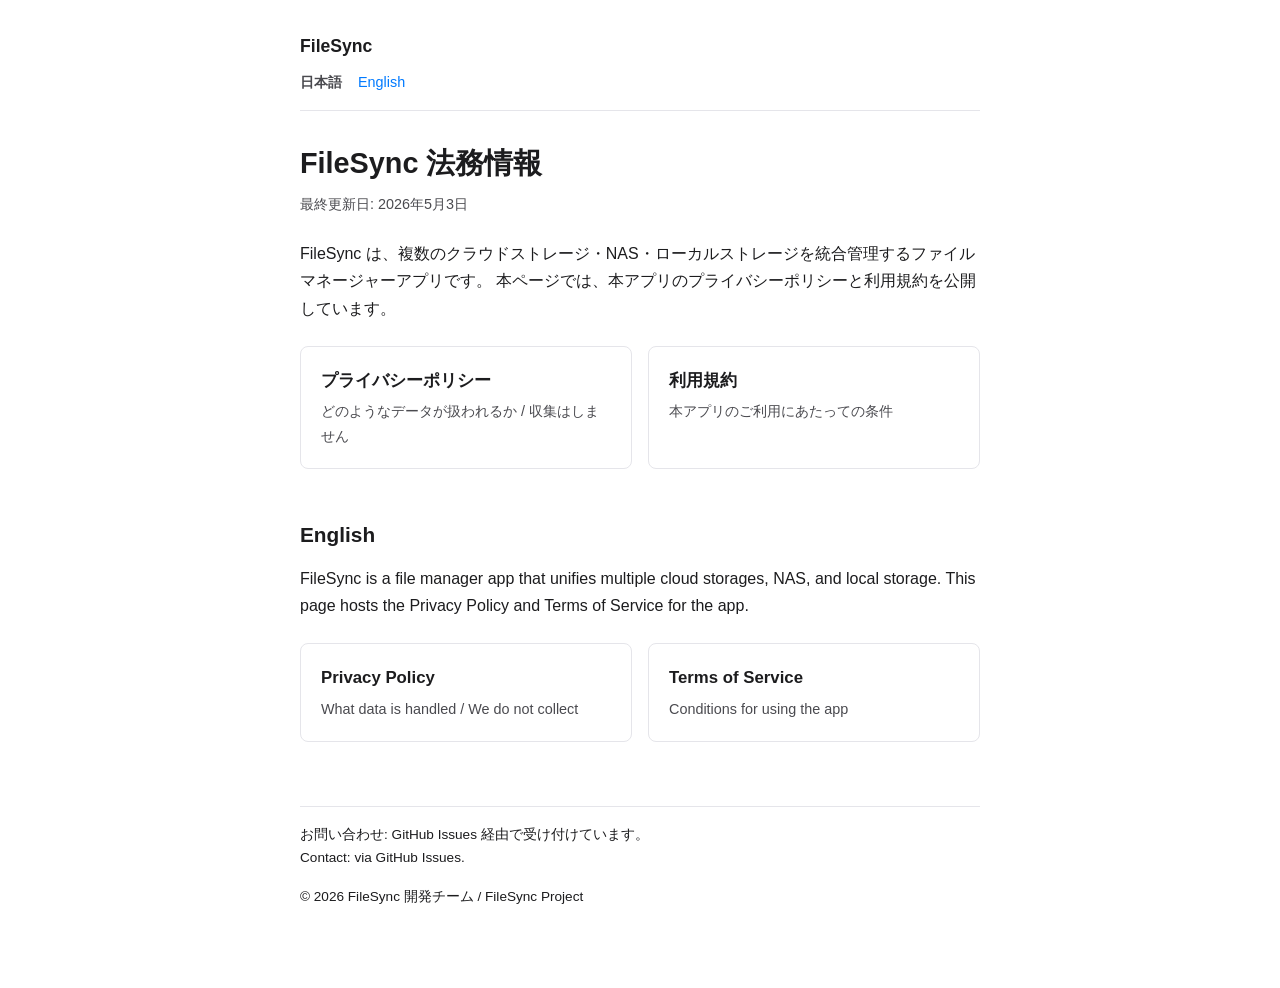
==== index.html @ 09e643cf "Initial filesync legal pages (privacy, terms - JA/EN)" ====
<!DOCTYPE html>
<html lang="ja">
<head>
<meta charset="UTF-8">
<meta name="viewport" content="width=device-width, initial-scale=1.0">
<meta name="robots" content="index,follow">
<title>FileSync — Legal / 法務情報</title>
<link rel="stylesheet" href="style.css">
</head>
<body>
<div class="container">
  <header>
    <p class="site-title"><a href="./index.html">FileSync</a></p>
    <nav class="lang-switch" aria-label="Language">
      <a href="./index.html" class="active">日本語</a>
      <a href="#en">English</a>
    </nav>
  </header>

  <h1>FileSync 法務情報</h1>
  <p class="meta">最終更新日: 2026年5月3日</p>

  <p>
    FileSync は、複数のクラウドストレージ・NAS・ローカルストレージを統合管理するファイルマネージャーアプリです。
    本ページでは、本アプリのプライバシーポリシーと利用規約を公開しています。
  </p>

  <div class="index-cards">
    <a class="index-card" href="./privacy.html">
      <p class="card-title">プライバシーポリシー</p>
      <p class="card-sub">どのようなデータが扱われるか / 収集はしません</p>
    </a>
    <a class="index-card" href="./terms.html">
      <p class="card-title">利用規約</p>
      <p class="card-sub">本アプリのご利用にあたっての条件</p>
    </a>
  </div>

  <h2 id="en">English</h2>
  <p>
    FileSync is a file manager app that unifies multiple cloud storages, NAS, and local storage.
    This page hosts the Privacy Policy and Terms of Service for the app.
  </p>

  <div class="index-cards">
    <a class="index-card" href="./privacy_en.html">
      <p class="card-title">Privacy Policy</p>
      <p class="card-sub">What data is handled / We do not collect</p>
    </a>
    <a class="index-card" href="./terms_en.html">
      <p class="card-title">Terms of Service</p>
      <p class="card-sub">Conditions for using the app</p>
    </a>
  </div>

  <footer>
    <p>
      お問い合わせ: GitHub Issues 経由で受け付けています。<br>
      Contact: via GitHub Issues.
    </p>
    <p>&copy; 2026 FileSync 開発チーム / FileSync Project</p>
  </footer>
</div>
</body>
</html>
---- style.css ----
:root {
  --fg: #1c1c1e;
  --fg-muted: #4a4a4f;
  --bg: #ffffff;
  --accent: #007aff;
  --accent-hover: #0056cc;
  --border: #e5e5ea;
  --code-bg: #f5f5f7;
}

@media (prefers-color-scheme: dark) {
  :root {
    --fg: #f5f5f7;
    --fg-muted: #a1a1a6;
    --bg: #1c1c1e;
    --accent: #4a9eff;
    --accent-hover: #6cb0ff;
    --border: #38383c;
    --code-bg: #2c2c2e;
  }
}

* {
  box-sizing: border-box;
}

html {
  -webkit-text-size-adjust: 100%;
}

body {
  font-family: -apple-system, BlinkMacSystemFont, "Helvetica Neue", "Hiragino Sans", "Hiragino Kaku Gothic ProN", "Yu Gothic", Meiryo, sans-serif;
  font-size: 16px;
  line-height: 1.7;
  color: var(--fg);
  background: var(--bg);
  margin: 0;
  padding: 0;
}

.container {
  max-width: 720px;
  margin: 0 auto;
  padding: 32px 20px 64px;
}

header {
  border-bottom: 1px solid var(--border);
  padding-bottom: 16px;
  margin-bottom: 32px;
}

header .site-title {
  font-size: 1.1rem;
  font-weight: 600;
  margin: 0;
}

header .site-title a {
  color: var(--fg);
  text-decoration: none;
}

nav.lang-switch {
  margin-top: 8px;
  font-size: 0.9rem;
}

nav.lang-switch a {
  color: var(--accent);
  text-decoration: none;
  margin-right: 12px;
}

nav.lang-switch a:hover {
  text-decoration: underline;
}

nav.lang-switch a.active {
  color: var(--fg-muted);
  pointer-events: none;
  font-weight: 600;
}

h1 {
  font-size: 1.8rem;
  font-weight: 700;
  line-height: 1.4;
  margin: 0 0 8px;
}

h2 {
  font-size: 1.3rem;
  font-weight: 600;
  margin: 40px 0 12px;
  padding-top: 8px;
}

h3 {
  font-size: 1.05rem;
  font-weight: 600;
  margin: 24px 0 8px;
}

p, li {
  color: var(--fg);
}

p {
  margin: 0 0 16px;
}

ul, ol {
  padding-left: 1.4em;
  margin: 0 0 16px;
}

li {
  margin-bottom: 6px;
}

a {
  color: var(--accent);
  text-decoration: underline;
  text-underline-offset: 2px;
}

a:hover {
  color: var(--accent-hover);
}

.meta {
  color: var(--fg-muted);
  font-size: 0.9rem;
  margin-bottom: 24px;
}

.notice {
  background: var(--code-bg);
  border-left: 3px solid var(--accent);
  padding: 12px 16px;
  margin: 16px 0 24px;
  border-radius: 4px;
  font-size: 0.95rem;
}

code {
  background: var(--code-bg);
  padding: 2px 6px;
  border-radius: 4px;
  font-family: ui-monospace, SFMono-Regular, "SF Mono", Menlo, Consolas, monospace;
  font-size: 0.92em;
}

footer {
  margin-top: 64px;
  padding-top: 16px;
  border-top: 1px solid var(--border);
  color: var(--fg-muted);
  font-size: 0.85rem;
}

footer a {
  color: var(--fg-muted);
}

.toc {
  list-style: none;
  padding: 0;
  margin: 0 0 24px;
}

.toc li {
  margin-bottom: 4px;
}

.index-cards {
  display: grid;
  grid-template-columns: 1fr 1fr;
  gap: 16px;
  margin-top: 24px;
}

@media (max-width: 600px) {
  .index-cards {
    grid-template-columns: 1fr;
  }

  .container {
    padding: 24px 16px 48px;
  }

  h1 {
    font-size: 1.5rem;
  }
}

.index-card {
  display: block;
  border: 1px solid var(--border);
  border-radius: 8px;
  padding: 20px;
  text-decoration: none;
  color: var(--fg);
  transition: border-color 0.15s ease, transform 0.15s ease;
}

.index-card:hover {
  border-color: var(--accent);
  transform: translateY(-1px);
  color: var(--fg);
}

.index-card .card-title {
  font-size: 1.05rem;
  font-weight: 600;
  margin: 0 0 4px;
}

.index-card .card-sub {
  font-size: 0.9rem;
  color: var(--fg-muted);
  margin: 0;
}

.changelog {
  font-size: 0.9rem;
  color: var(--fg-muted);
  border-top: 1px solid var(--border);
  margin-top: 32px;
  padding-top: 16px;
}

.changelog ul {
  padding-left: 1.4em;
}
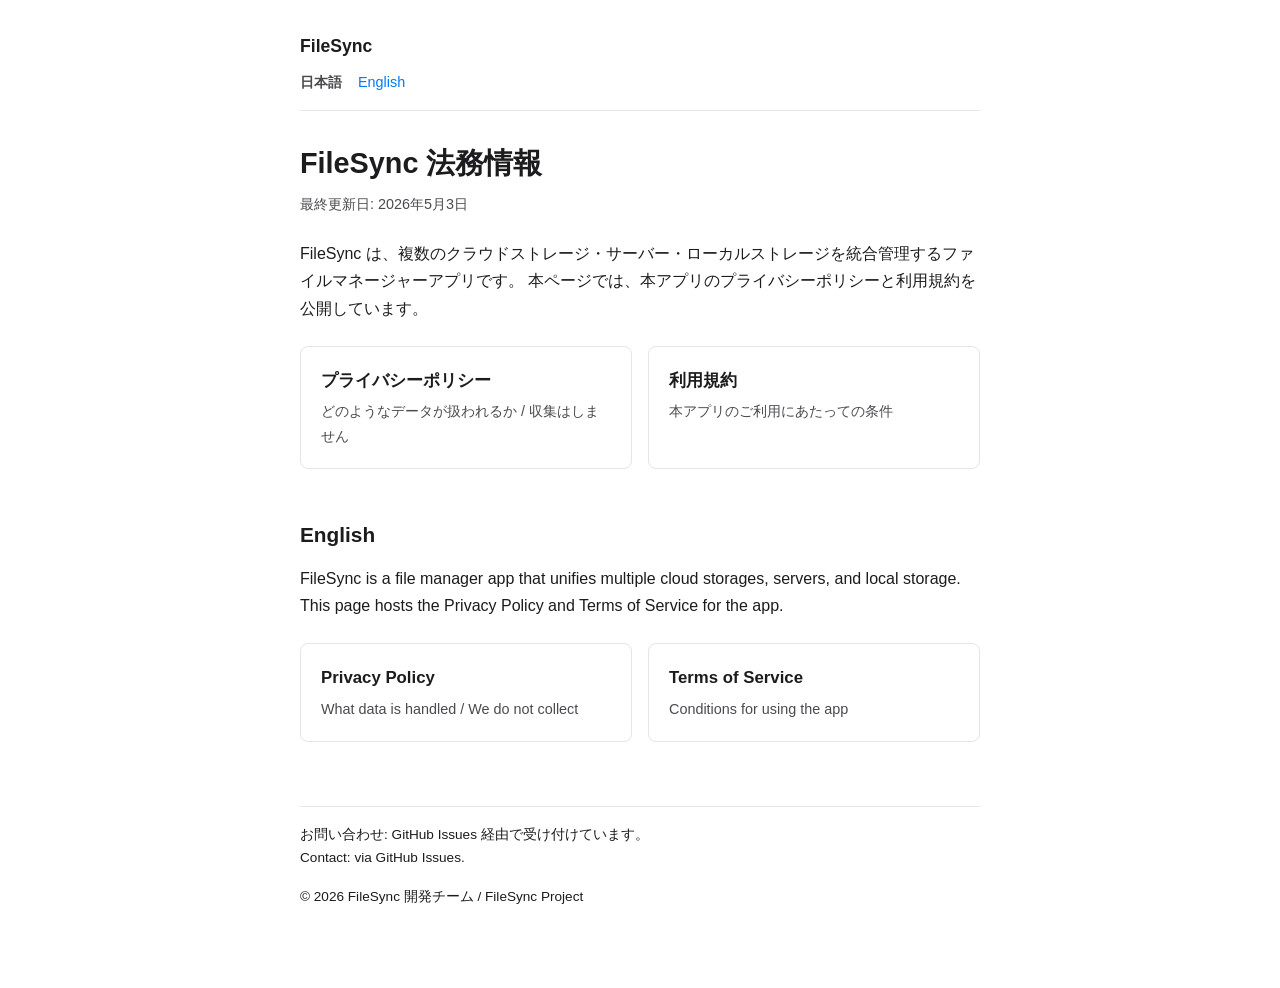
==== commit 332ded82: "Update filesync legal pages for v1.0.3" ====
--- a/index.html
+++ b/index.html
@@ -21,7 +21,7 @@
   <p class="meta">最終更新日: 2026年5月3日</p>
 
   <p>
-    FileSync は、複数のクラウドストレージ・NAS・ローカルストレージを統合管理するファイルマネージャーアプリです。
+    FileSync は、複数のクラウドストレージ・サーバー・ローカルストレージを統合管理するファイルマネージャーアプリです。
     本ページでは、本アプリのプライバシーポリシーと利用規約を公開しています。
   </p>
 
@@ -38,7 +38,7 @@
 
   <h2 id="en">English</h2>
   <p>
-    FileSync is a file manager app that unifies multiple cloud storages, NAS, and local storage.
+    FileSync is a file manager app that unifies multiple cloud storages, servers, and local storage.
     This page hosts the Privacy Policy and Terms of Service for the app.
   </p>
 
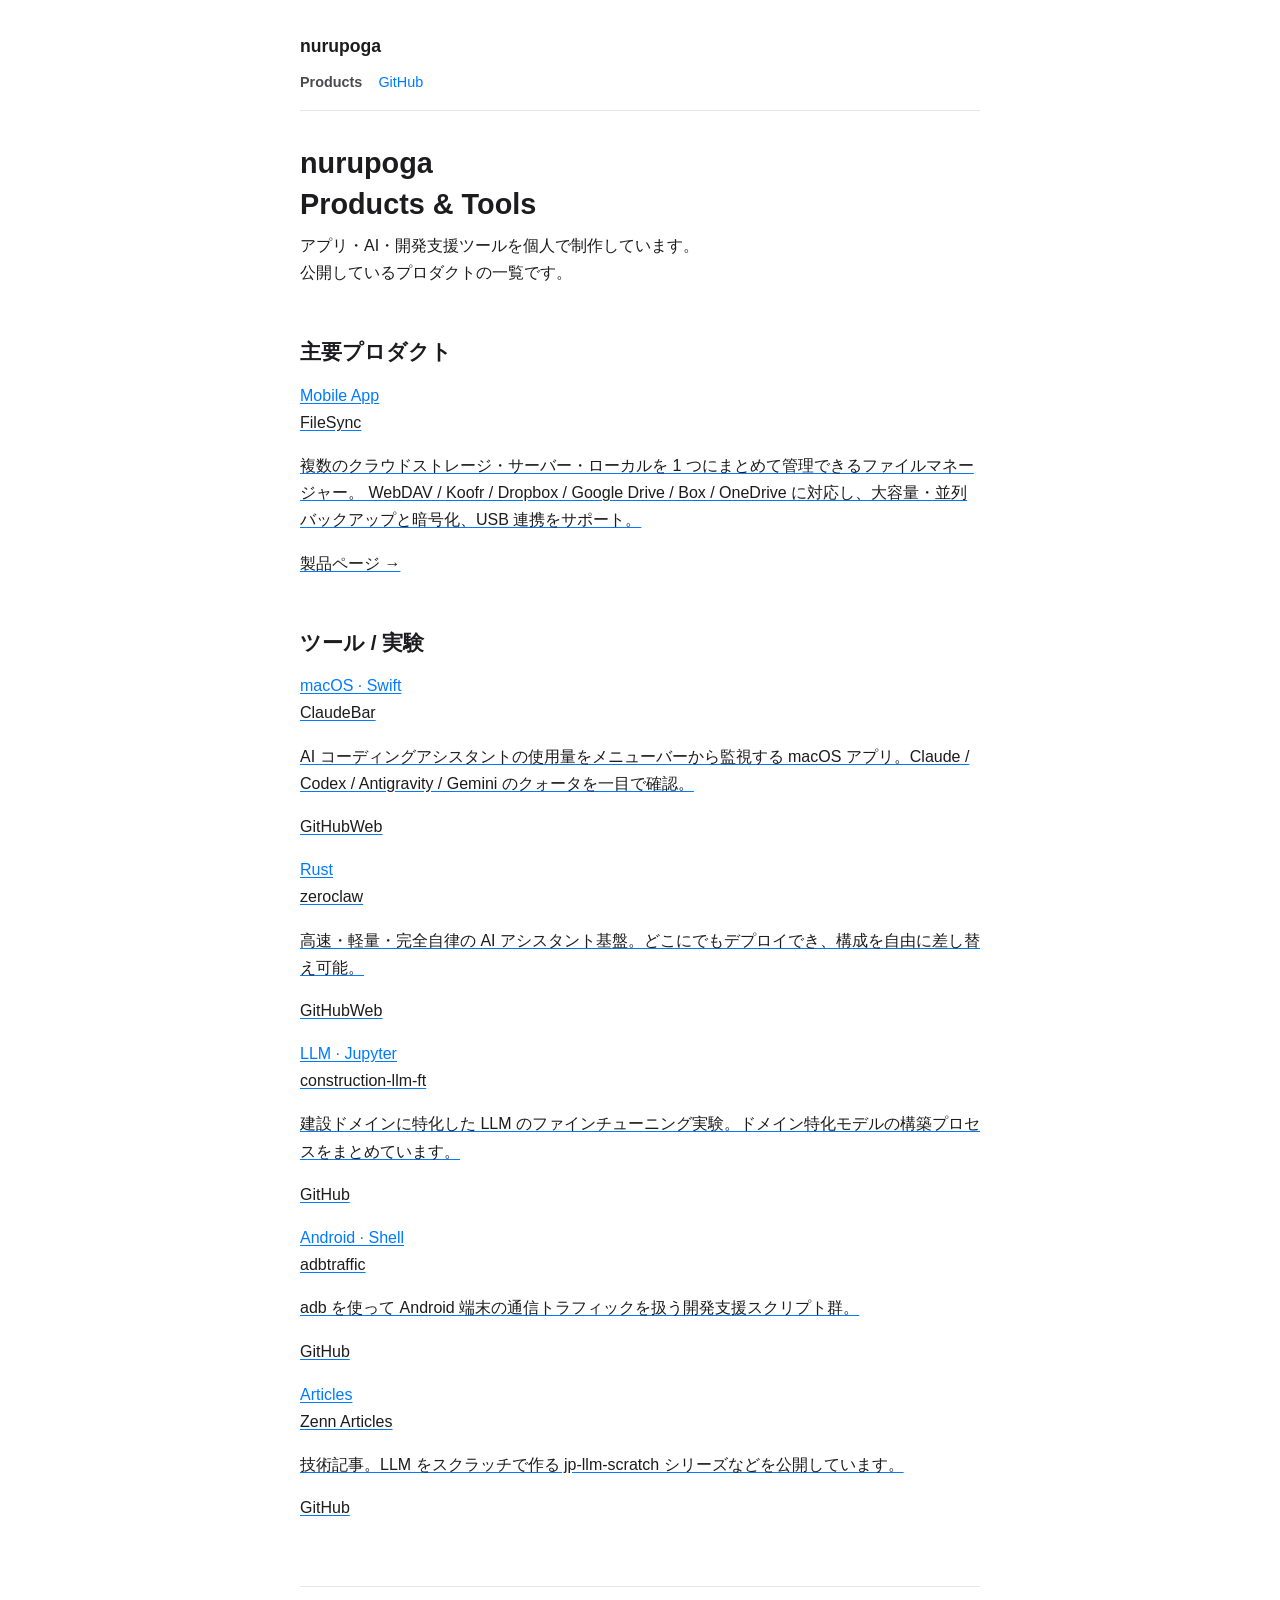
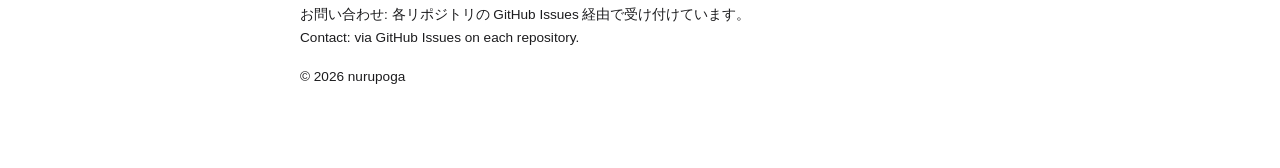
==== commit 480234b5: "site: multi-product portal + filesync HP, move legal under /filesync/ with root redirects" ====
--- a/index.html
+++ b/index.html
@@ -4,61 +4,100 @@
 <meta charset="UTF-8">
 <meta name="viewport" content="width=device-width, initial-scale=1.0">
 <meta name="robots" content="index,follow">
-<title>FileSync — Legal / 法務情報</title>
+<title>nurupoga — Products & Tools</title>
+<meta name="description" content="nurupoga が制作したアプリ・ツールのポータル。FileSync をはじめ、AI・モバイル・開発支援ツールを公開しています。">
+<link rel="canonical" href="https://nurupoga.net/">
 <link rel="stylesheet" href="style.css">
 </head>
 <body>
 <div class="container">
   <header>
-    <p class="site-title"><a href="./index.html">FileSync</a></p>
-    <nav class="lang-switch" aria-label="Language">
-      <a href="./index.html" class="active">日本語</a>
-      <a href="#en">English</a>
+    <p class="site-title"><a href="./index.html">nurupoga</a></p>
+    <nav class="lang-switch" aria-label="Navigation">
+      <a href="#products" class="active">Products</a>
+      <a href="https://github.com/nurupoga" target="_blank" rel="noopener">GitHub</a>
     </nav>
   </header>
 
-  <h1>FileSync 法務情報</h1>
-  <p class="meta">最終更新日: 2026年5月3日</p>
+  <section class="hero">
+    <h1>nurupoga<br><span class="hero-sub">Products &amp; Tools</span></h1>
+    <p class="hero-lead">
+      アプリ・AI・開発支援ツールを個人で制作しています。<br>
+      公開しているプロダクトの一覧です。
+    </p>
+  </section>
 
-  <p>
-    FileSync は、複数のクラウドストレージ・サーバー・ローカルストレージを統合管理するファイルマネージャーアプリです。
-    本ページでは、本アプリのプライバシーポリシーと利用規約を公開しています。
-  </p>
+  <h2 id="products">主要プロダクト</h2>
 
-  <div class="index-cards">
-    <a class="index-card" href="./privacy.html">
-      <p class="card-title">プライバシーポリシー</p>
-      <p class="card-sub">どのようなデータが扱われるか / 収集はしません</p>
+  <!-- FileSync: 最優先・大きく扱う -->
+  <a class="product-card product-card-feature" href="./filesync/index.html">
+    <div class="product-badge">Mobile App</div>
+    <p class="product-title">FileSync</p>
+    <p class="product-desc">
+      複数のクラウドストレージ・サーバー・ローカルを 1 つにまとめて管理できるファイルマネージャー。
+      WebDAV / Koofr / Dropbox / Google Drive / Box / OneDrive に対応し、大容量・並列バックアップと暗号化、USB 連携をサポート。
+    </p>
+    <p class="product-links">
+      <span class="product-link-pill">製品ページ →</span>
+    </p>
+  </a>
+
+  <h2>ツール / 実験</h2>
+  <div class="product-grid">
+
+    <a class="product-card" href="https://github.com/nurupoga/ClaudeBar" target="_blank" rel="noopener">
+      <div class="product-badge">macOS · Swift</div>
+      <p class="product-title">ClaudeBar</p>
+      <p class="product-desc">
+        AI コーディングアシスタントの使用量をメニューバーから監視する macOS アプリ。Claude / Codex / Antigravity / Gemini のクォータを一目で確認。
+      </p>
+      <p class="product-links"><span class="product-link-pill">GitHub</span><span class="product-link-pill">Web</span></p>
     </a>
-    <a class="index-card" href="./terms.html">
-      <p class="card-title">利用規約</p>
-      <p class="card-sub">本アプリのご利用にあたっての条件</p>
+
+    <a class="product-card" href="https://github.com/nurupoga/zeroclaw" target="_blank" rel="noopener">
+      <div class="product-badge">Rust</div>
+      <p class="product-title">zeroclaw</p>
+      <p class="product-desc">
+        高速・軽量・完全自律の AI アシスタント基盤。どこにでもデプロイでき、構成を自由に差し替え可能。
+      </p>
+      <p class="product-links"><span class="product-link-pill">GitHub</span><span class="product-link-pill">Web</span></p>
     </a>
-  </div>
 
-  <h2 id="en">English</h2>
-  <p>
-    FileSync is a file manager app that unifies multiple cloud storages, servers, and local storage.
-    This page hosts the Privacy Policy and Terms of Service for the app.
-  </p>
+    <a class="product-card" href="https://github.com/nurupoga/construction-llm-ft" target="_blank" rel="noopener">
+      <div class="product-badge">LLM · Jupyter</div>
+      <p class="product-title">construction-llm-ft</p>
+      <p class="product-desc">
+        建設ドメインに特化した LLM のファインチューニング実験。ドメイン特化モデルの構築プロセスをまとめています。
+      </p>
+      <p class="product-links"><span class="product-link-pill">GitHub</span></p>
+    </a>
 
-  <div class="index-cards">
-    <a class="index-card" href="./privacy_en.html">
-      <p class="card-title">Privacy Policy</p>
-      <p class="card-sub">What data is handled / We do not collect</p>
+    <a class="product-card" href="https://github.com/nurupoga/adbtraffic" target="_blank" rel="noopener">
+      <div class="product-badge">Android · Shell</div>
+      <p class="product-title">adbtraffic</p>
+      <p class="product-desc">
+        adb を使って Android 端末の通信トラフィックを扱う開発支援スクリプト群。
+      </p>
+      <p class="product-links"><span class="product-link-pill">GitHub</span></p>
     </a>
-    <a class="index-card" href="./terms_en.html">
-      <p class="card-title">Terms of Service</p>
-      <p class="card-sub">Conditions for using the app</p>
+
+    <a class="product-card" href="https://github.com/nurupoga/zenn-articles" target="_blank" rel="noopener">
+      <div class="product-badge">Articles</div>
+      <p class="product-title">Zenn Articles</p>
+      <p class="product-desc">
+        技術記事。LLM をスクラッチで作る jp-llm-scratch シリーズなどを公開しています。
+      </p>
+      <p class="product-links"><span class="product-link-pill">GitHub</span></p>
     </a>
+
   </div>
 
   <footer>
     <p>
-      お問い合わせ: GitHub Issues 経由で受け付けています。<br>
-      Contact: via GitHub Issues.
+      お問い合わせ: 各リポジトリの GitHub Issues 経由で受け付けています。<br>
+      Contact: via GitHub Issues on each repository.
     </p>
-    <p>&copy; 2026 FileSync 開発チーム / FileSync Project</p>
+    <p>&copy; 2026 nurupoga</p>
   </footer>
 </div>
 </body>
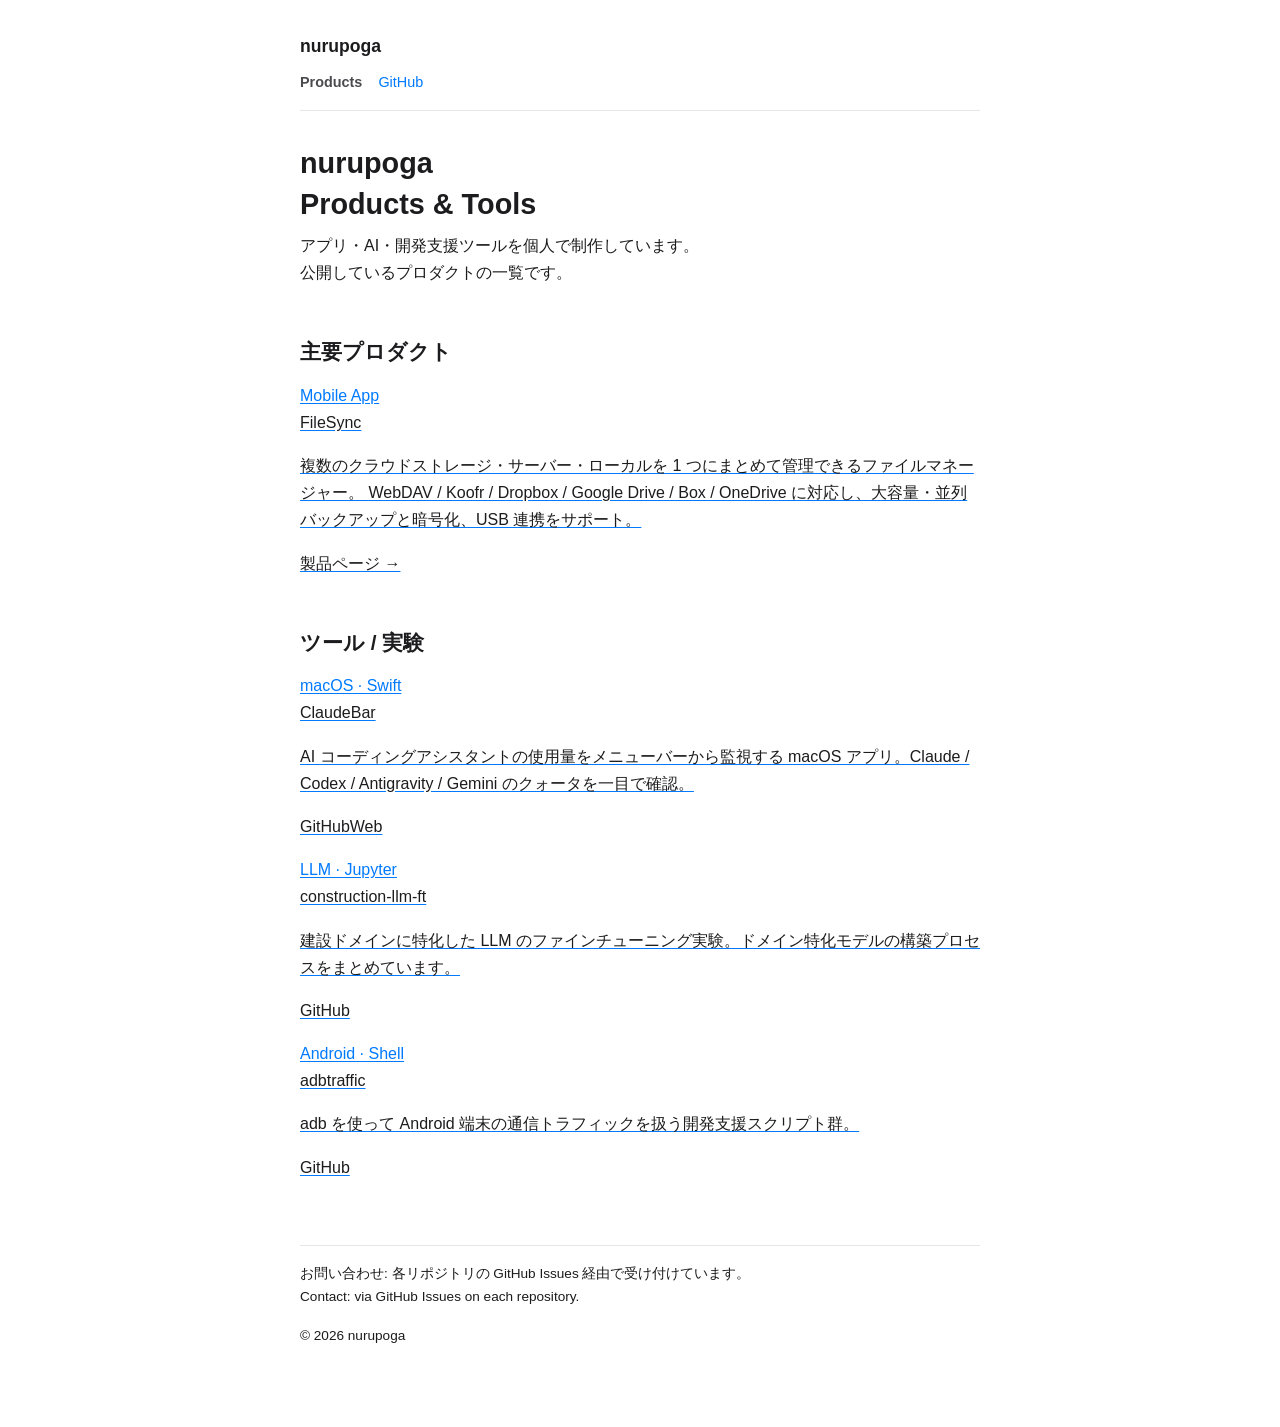
==== commit 14e702e0: "site: remove zeroclaw and zenn-articles cards (repos went private)" ====
--- a/index.html
+++ b/index.html
@@ -54,15 +54,6 @@
       <p class="product-links"><span class="product-link-pill">GitHub</span><span class="product-link-pill">Web</span></p>
     </a>
 
-    <a class="product-card" href="https://github.com/nurupoga/zeroclaw" target="_blank" rel="noopener">
-      <div class="product-badge">Rust</div>
-      <p class="product-title">zeroclaw</p>
-      <p class="product-desc">
-        高速・軽量・完全自律の AI アシスタント基盤。どこにでもデプロイでき、構成を自由に差し替え可能。
-      </p>
-      <p class="product-links"><span class="product-link-pill">GitHub</span><span class="product-link-pill">Web</span></p>
-    </a>
-
     <a class="product-card" href="https://github.com/nurupoga/construction-llm-ft" target="_blank" rel="noopener">
       <div class="product-badge">LLM · Jupyter</div>
       <p class="product-title">construction-llm-ft</p>
@@ -81,15 +72,6 @@
       <p class="product-links"><span class="product-link-pill">GitHub</span></p>
     </a>
 
-    <a class="product-card" href="https://github.com/nurupoga/zenn-articles" target="_blank" rel="noopener">
-      <div class="product-badge">Articles</div>
-      <p class="product-title">Zenn Articles</p>
-      <p class="product-desc">
-        技術記事。LLM をスクラッチで作る jp-llm-scratch シリーズなどを公開しています。
-      </p>
-      <p class="product-links"><span class="product-link-pill">GitHub</span></p>
-    </a>
-
   </div>
 
   <footer>
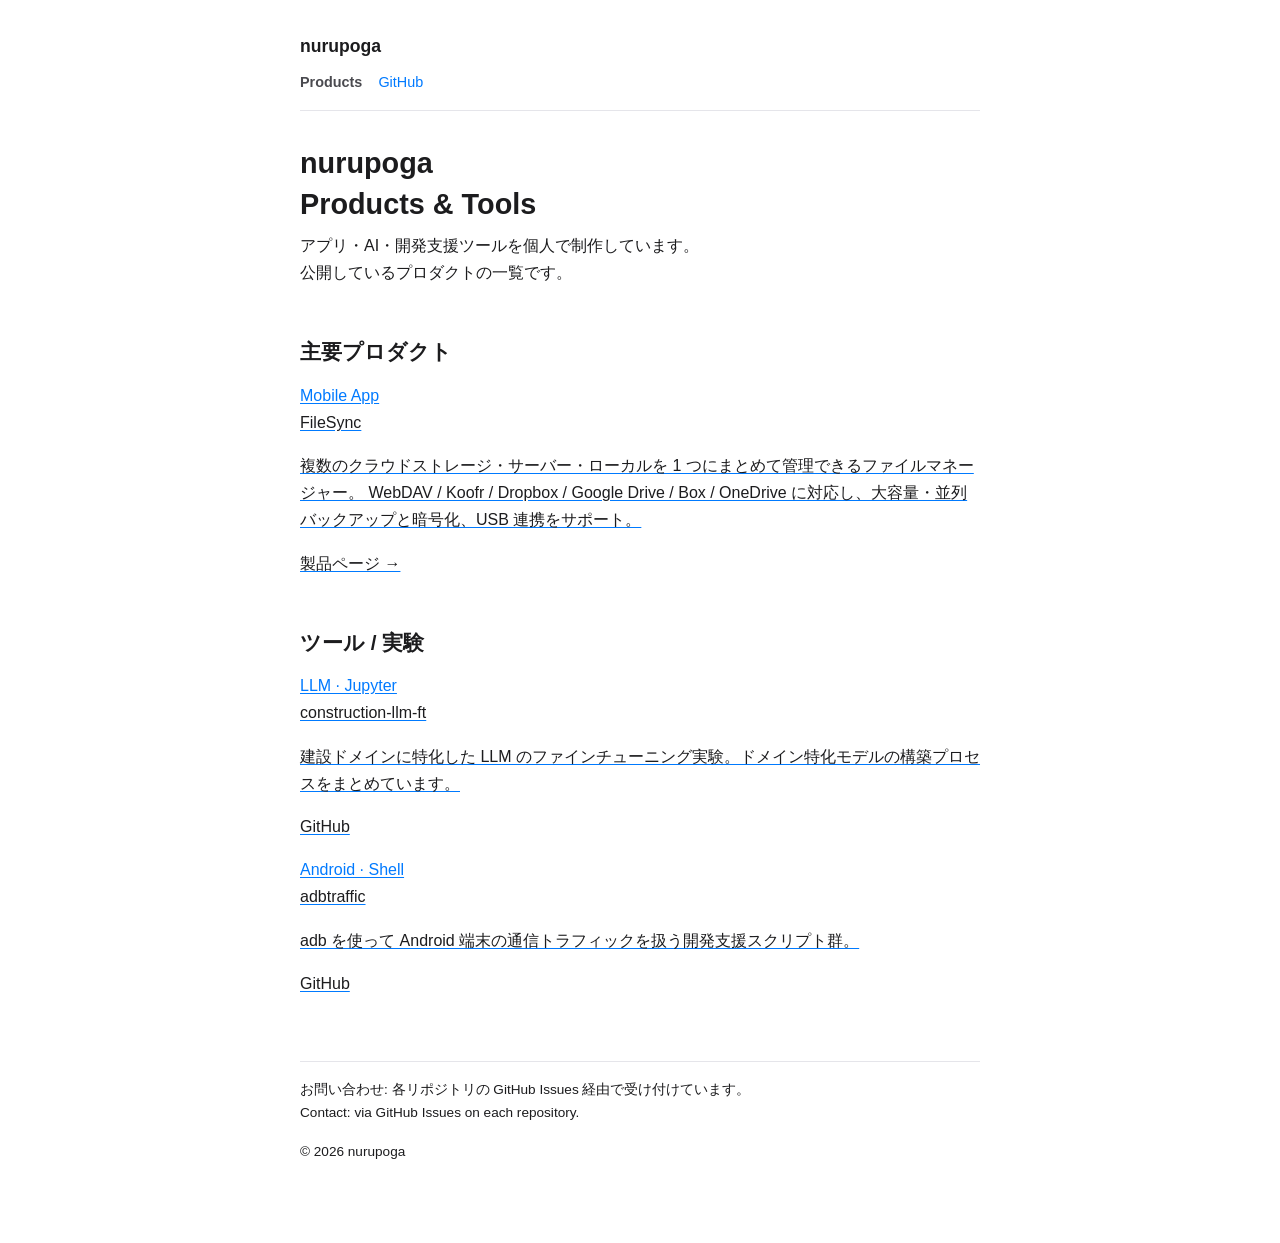
==== commit f0ca15da: "site: remove ClaudeBar card (fork) Co-Authored-By: Claude Opus 4.8 (1M context) <noreply@anthropic.c" ====
--- a/index.html
+++ b/index.html
@@ -45,15 +45,6 @@
   <h2>ツール / 実験</h2>
   <div class="product-grid">
 
-    <a class="product-card" href="https://github.com/nurupoga/ClaudeBar" target="_blank" rel="noopener">
-      <div class="product-badge">macOS · Swift</div>
-      <p class="product-title">ClaudeBar</p>
-      <p class="product-desc">
-        AI コーディングアシスタントの使用量をメニューバーから監視する macOS アプリ。Claude / Codex / Antigravity / Gemini のクォータを一目で確認。
-      </p>
-      <p class="product-links"><span class="product-link-pill">GitHub</span><span class="product-link-pill">Web</span></p>
-    </a>
-
     <a class="product-card" href="https://github.com/nurupoga/construction-llm-ft" target="_blank" rel="noopener">
       <div class="product-badge">LLM · Jupyter</div>
       <p class="product-title">construction-llm-ft</p>
